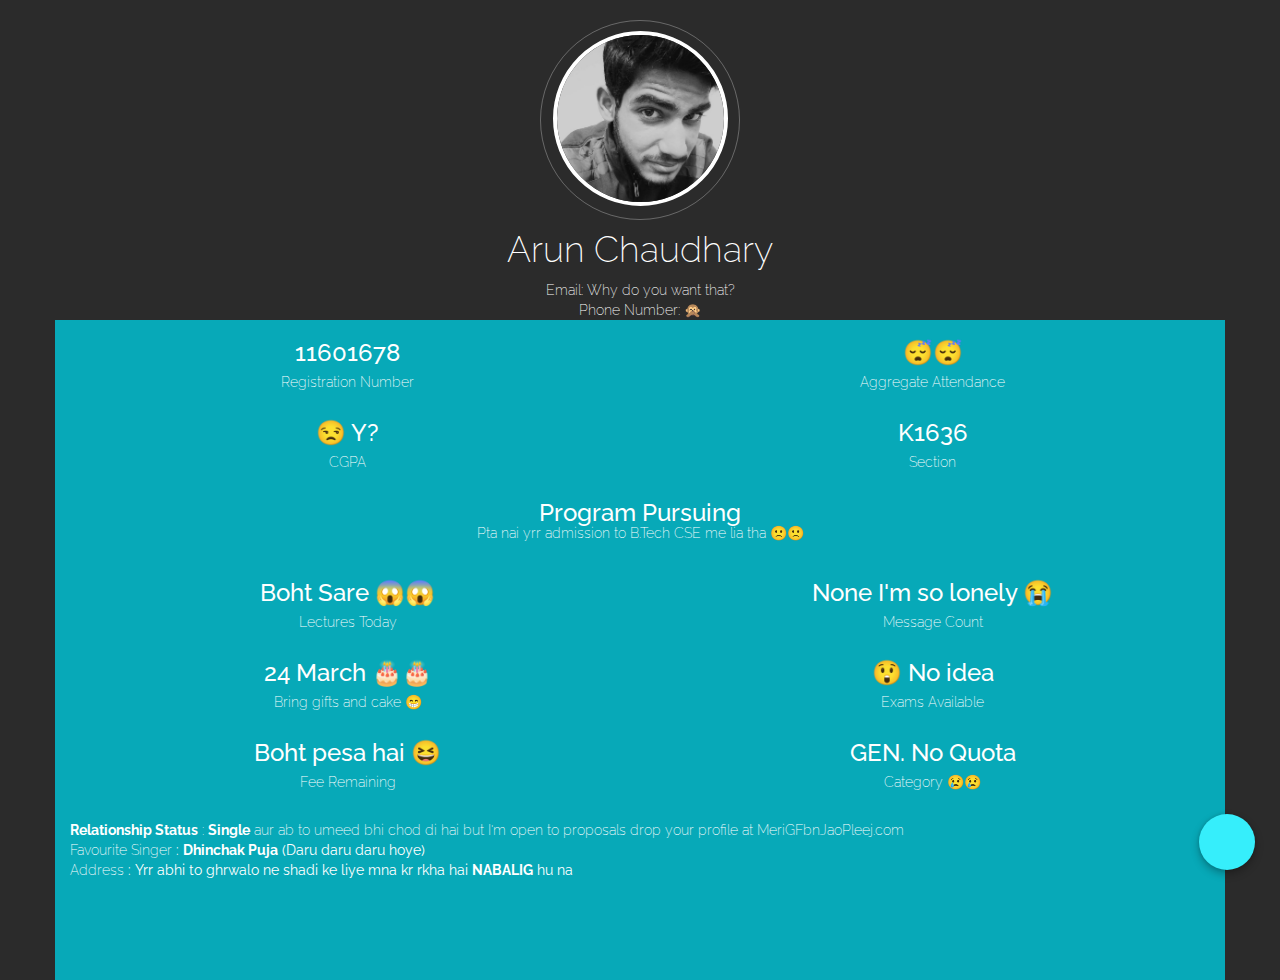
==== me.html @ 7e32dc87 "Privacy First" ====
<!DOCTYPE html>
<html lang="en">
<head>
    <meta charset="utf-8">
    <title>Mini UMS</title>
    <meta name="viewport" content="width=device-width, initial-scale=1">
	<link href="css/style.css" rel="stylesheet" media="screen">
	<link href="css/mfb.css" rel="stylesheet">
    <link href="css/bootstrap.min.css" rel="stylesheet" id="bootstrap-css">
    <link rel="stylesheet" href="https://code.ionicframework.com/ionicons/2.0.1/css/ionicons.min.css">
    <script src="js/bootstrap.min.js"></script>
	<link href='https://fonts.googleapis.com/css?family=Raleway:400,200' rel='stylesheet' type='text/css'>
	<link href="css/glitch.css" rel="stylesheet">
</head>
<body style="background-color: #2B2B2B;">
	<ul id="menu" class="mfb-component--br mfb-zoomin" data-mfb-toggle="hover">
      <li class="mfb-component__wrap">
        <a href="index.html"
               data-mfb-label="Home" class="mfb-component__button--child" >
              <i class="mfb-component__child-icon ion-home"></i>
        </a>
      </li>
    </ul>
<div class="container">
	<div class="row">
	    <div class="col-md-12 col-xs-12" align="center">
           <h3> </h3>
            <div class="outter"><img id="roundimg" class="image-circle" src="[data-uri]
"/></div>   
            <h5>Arun Chaudhary</h5>
            <span><div id="email">Email: Why do you want that?</div></span>
			<span><div id="phone">Phone Number: 🙊</div></span>
	    </div>
        <div class="col-md-6 col-xs-6 tile" align="center">
            <h3>
                 <div id="regno">11601678</div> <span>Registration Number</span>
            </h3>
        </div>
        <div class="col-md-6 col-xs-6 tile" align="center">
            <h3>
                 <div id="aggatt">😴😴</div> <span>Aggregate Attendance</span>
            </h3>
        </div>
         <div class="col-md-6 col-xs-6 tile" align="center">
            <h3>
                 <div id="cgpa">😒 Y?</div> <span>CGPA</span>
            </h3>
        </div>
        <div class="col-md-6 col-xs-6 tile" align="center">
            <h3>
                 <div id="section">K1636</div> <span>Section</span>
            </h3>
        </div>
		<div class="col-md-12 col-xs-12 tile" align="center">
            <h3>
                  Program Pursuing<span><div id="prog">Pta nai yrr admission to B.Tech CSE me lia tha 🙁🙁</div></span>
            </h3>
        </div>
		<div class="col-md-6 col-xs-6 tile" align="center">
            <h3>
                 <div id="lecture">Boht Sare 😱😱</div> <span>Lectures Today</span>
            </h3>
        </div>
		<div class="col-md-6 col-xs-6 tile" align="center">
            <h3>
                 <div id="msgc">None I'm so lonely 😭</div> <span>Message Count</span>
            </h3>
        </div>
		<div class="col-md-6 col-xs-6 tile" align="center">
            <h3>
                 <div id="dob">24 March 🎂🎂</div> <span>Bring gifts and cake 😁</span>
            </h3>
        </div>
		<div class="col-md-6 col-xs-6 tile" align="center">
            <h3>
                 <div id="examc">😲 No idea</div> <span>Exams Available</span>
            </h3>
        </div>
		<div class="col-md-6 col-xs-6 tile" align="center">
            <h3>
                 <div id="fee">Boht pesa hai 😆</div> <span>Fee Remaining</span>
            </h3>
        </div>
		<div class="col-md-6 col-xs-6 tile" align="center">
            <h3>
                 <div id="ccode">GEN. No Quota</div> <span>Category 😢😢</span>
            </h3>
        </div>
		<div class="col-md-12 col-xs-12 longtile" align="center">
			<span><br/>
			<b>Relationship Status</b> : <b>Single</b> aur ab to umeed bhi chod di hai but I'm open to proposals drop your profile at MeriGFbnJaoPleej.com</span><br/>
				<b><span>Favourite Singer</b> : <b>Dhinchak Puja</b> (Daru daru daru hoye)</span><br/>
				<b><span>Address</b> : Yrr abhi to ghrwalo ne shadi ke liye mna kr rkha hai <b>NABALIG</b> hu na</span>
        </div>
    </div>
</div>
</body>
</html>
---- css/style.css ----
*{
    font-family: 'Raleway', sans-serif;
    color : #FFF;
    
}


div h3 span{
     color : #FFF;
     font-size:14px;
}

div span {
     font-weight: 200;
}

h1{
     font-weight: 200;
}

.profile_box{
    background: #36EEFB; /* Old browsers */
    /* IE9 SVG, needs conditional override of 'filter' to 'none' */
    background: url([data-uri]);
    background: -moz-linear-gradient(45deg,  #36EEFB 5%, #07A9B8 99%); /* FF3.6+ */
    background: -webkit-gradient(linear, left bottom, right top, color-stop(5%,#36EEFB), color-stop(99%,#07A9B8)); /* Chrome,Safari4+ */
    background: -webkit-linear-gradient(45deg,  #36EEFB 5%,#07A9B8 99%); /* Chrome10+,Safari5.1+ */
    background: -o-linear-gradient(45deg,  #36EEFB 5%,#07A9B8 99%); /* Opera 11.10+ */
    background: -ms-linear-gradient(45deg,  #36EEFB 5%,#07A9B8 99%); /* IE10+ */
    background: linear-gradient(45deg,  #36EEFB 5%,#07A9B8 99%); /* W3C */
    filter: progid:DXImageTransform.Microsoft.gradient( startColorstr='#36EEFB', endColorstr='#07A9B8',GradientType=1 ); /* IE6-8 fallback on horizontal gradient */
    
    width:35%;
   /* height:70%; */
    position:absolute;
    top:5%;
    left:32.5%;
    
    -webkit-box-shadow: 0px 0px 8px 0px rgba(50, 50, 50, 0.54);
-moz-box-shadow:    0px 0px 8px 0px rgba(50, 50, 50, 0.54);
box-shadow:         0px 0px 8px 0px rgba(50, 50, 50, 0.54);
}

@media (max-width: 767px) {
    .profile_box{
        background: #36EEFB; /* Old browsers */
        /* IE9 SVG, needs conditional override of 'filter' to 'none' */
        background: url([data-uri]);
        background: -moz-linear-gradient(45deg,  #36EEFB 5%, #07A9B8 99%); /* FF3.6+ */
        background: -webkit-gradient(linear, left bottom, right top, color-stop(5%,#36EEFB), color-stop(99%,#07A9B8)); /* Chrome,Safari4+ */
        background: -webkit-linear-gradient(45deg,  #36EEFB 5%,#07A9B8 99%); /* Chrome10+,Safari5.1+ */
        background: -o-linear-gradient(45deg,  #36EEFB 5%,#07A9B8 99%); /* Opera 11.10+ */
        background: -ms-linear-gradient(45deg,  #36EEFB 5%,#07A9B8 99%); /* IE10+ */
        background: linear-gradient(45deg,  #36EEFB 5%,#07A9B8 99%); /* W3C */
        filter: progid:DXImageTransform.Microsoft.gradient( startColorstr='#36EEFB', endColorstr='#07A9B8',GradientType=1 ); /* IE6-8 fallback on horizontal gradient */
        width:90%;
        height:80%;
        position:absolute;
        top:0%;
        left:0%;
        
        -webkit-box-shadow: 0px 0px 8px 0px rgba(50, 50, 50, 0.54);
-moz-box-shadow:    0px 0px 8px 0px rgba(50, 50, 50, 0.54);
box-shadow:         0px 0px 8px 0px rgba(50, 50, 50, 0.54);
    }
}

.image-circle{
    border-radius: 50%;
    width: 175px;
    height: 175px;
    border: 4px solid #FFF;
    margin: 10px;
}

.tile{
    background-color:#07A9B8;
    height: 80px;
    cursor:pointer;
}

.tile:hover {
    background-color:#2CB2BF;
    height: 80px;
    cursor:pointer;
}

.longtile{
    background-color:#07A9B8;
    height: 180px;
    cursor:pointer;
	text-align: left;
}

.longtile:hover {
    background-color:#2CB2BF;
    height: 180px;
    cursor:pointer;
	text-align: left;
}

.profile_control{
    background-color:#FFF;
    padding:10px;
}

.control {
    color:#000;
    margin:10px;
}

.label {
    color: #EB4F26;
    font-size: 18px;
    font-weight: 500;
}

.outter{
    padding: 0px;
    border: 1px solid rgba(255, 255, 255, 0.29);
    border-radius: 50%;
    width: 200px;
    height: 200px;
}

#mydiv {
	position:absolute;
	top:0;
	left:0;
	width:100%;
	min-height: 500px;
	height:200%;
	z-index:1000;
	background-color: #191F26;
	opacity: .8;
}

.ajax-loader {
	width: 400px;
	position: fixed;
	left: 22%;
	top: 30%;
	margin-left: -50px;
	margin-top: -50px; 
	display: block;
}

div h4 span{
     color : #FFF;
     font-size:14px;
}
/* Floating button */
.mfb-component--br {
  box-sizing: border-box;
  margin: 25px;
  position: fixed;
  white-space: nowrap;
  z-index: 30;
  padding-left: 0;
  list-style: none; 
 }
.mfb-component--br *,.mfb-component--br *:after {
    box-sizing: inherit;
}
.mfb-component--br {
  right: 0;
  bottom: 0; }
.mfb-component__button--main, .mfb-component__button--child {
  background-color: #36EEFB;
  display: inline-block;
  position: relative;
  border: none;
  border-radius: 50%;
  box-shadow: 0 0 4px rgba(0, 0, 0, 0.14), 0 4px 8px rgba(0, 0, 0, 0.28);
  cursor: pointer;
  outline: none;
  padding: 0;
  position: relative;
  -webkit-user-drag: none;
  font-weight: bold;
  color: #f1f1f1; }
.mfb-component__button--main {
  height: 56px;
  width: 56px;
  z-index: 20; }
.mfb-component__icon, .mfb-component__main-icon--active,
.mfb-component__main-icon--resting, .mfb-component__child-icon {
  position: absolute;
  font-size: 18px;
  text-align: center;
  line-height: 56px;
  width: 100%; }
/* Form Module */
.form-module {
  position: relative;
  max-width: 320px;
  width: 100%;
  padding: 50px 15px;
  box-shadow: 0 0 3px rgba(0, 0, 0, 0.1);
  margin: 0 auto;
}
.form-module .form {
  display: none;
  padding: 40px;
}
.form-module input {
  outline: none;
  display: block;
  width: 100%;
  border: 1px solid #d9d9d9;
  margin: 0 0 20px;
  padding: 10px 15px;
  box-sizing: border-box;
  font-wieght: 400;
  border-radius: 8px;
  text-align: center;
  color: grey;
  font-size: 18px;
}
.form-module img {
  display: block;
  width: 100%;
  margin: 0 0 20px;
}
.form-module input:focus {
  border: 1px solid #33b5e5;
  color: #333333;
}
.form-module button {
  cursor: pointer;
  background: #33b5e5;
  width: 100%;
  border: 0;
  padding: 10px 15px;
  color: #ffffff;
}
.form-module button:hover {
  background: #178ab4;
}
---- css/mfb.css ----
/**
 * Thanks to Aurelio for this amazing Floating button
 * Follow him https://github.com/nobitagit
**/
.mfb-component--tl, .mfb-component--tr, .mfb-component--bl, .mfb-component--br {
  box-sizing: border-box;
  margin: 25px;
  position: fixed;
  white-space: nowrap;
  z-index: 30;
  padding-left: 0;
  list-style: none; }
  .mfb-component--tl *, .mfb-component--tr *, .mfb-component--bl *, .mfb-component--br *, .mfb-component--tl *:before, .mfb-component--tr *:before, .mfb-component--bl *:before, .mfb-component--br *:before, .mfb-component--tl *:after, .mfb-component--tr *:after, .mfb-component--bl *:after, .mfb-component--br *:after {
    box-sizing: inherit; }

.mfb-component--tl {
  left: 0;
  top: 0; }

.mfb-component--tr {
  right: 0;
  top: 0; }

.mfb-component--bl {
  left: 0;
  bottom: 0; }

.mfb-component--br {
  right: 0;
  bottom: 0; }

.mfb-component__list {
  list-style: none;
  margin: 0;
  padding: 0; }
  .mfb-component__list > li {
    display: block;
    position: absolute;
    top: 0;
    right: 1px;
    padding: 10px 0;
    margin: -10px 0; }

.mfb-component__icon, .mfb-component__main-icon--active,
.mfb-component__main-icon--resting, .mfb-component__child-icon {
  position: absolute;
  font-size: 18px;
  text-align: center;
  line-height: 56px;
  width: 100%; }

.mfb-component__wrap {
  padding: 25px;
  margin: -25px; }

[data-mfb-toggle="hover"]:hover .mfb-component__icon, [data-mfb-toggle="hover"]:hover .mfb-component__main-icon--active,
[data-mfb-toggle="hover"]:hover .mfb-component__main-icon--resting, [data-mfb-toggle="hover"]:hover .mfb-component__child-icon,
[data-mfb-state="open"] .mfb-component__icon,
[data-mfb-state="open"] .mfb-component__main-icon--active,
[data-mfb-state="open"] .mfb-component__main-icon--resting,
[data-mfb-state="open"] .mfb-component__child-icon {
  -webkit-transform: scale(1) rotate(0deg);
  transform: scale(1) rotate(0deg); }

.mfb-component__button--main {
  height: 56px;
  width: 56px;
  z-index: 20; }

.mfb-component__button--child {
  height: 56px;
  width: 56px; }

.mfb-component__main-icon--active,
.mfb-component__main-icon--resting {
  -webkit-transform: scale(1) rotate(360deg);
  transform: scale(1) rotate(360deg);
  -webkit-transition: -webkit-transform 150ms cubic-bezier(0.4, 0, 1, 1);
  transition: transform 150ms cubic-bezier(0.4, 0, 1, 1); }

.mfb-component__child-icon,
.mfb-component__child-icon {
  line-height: 56px;
  font-size: 18px; }

.mfb-component__main-icon--active {
  opacity: 0; }

[data-mfb-toggle="hover"]:hover .mfb-component__main-icon,
[data-mfb-state="open"] .mfb-component__main-icon {
  -webkit-transform: scale(1) rotate(0deg);
  transform: scale(1) rotate(0deg); }
[data-mfb-toggle="hover"]:hover .mfb-component__main-icon--resting,
[data-mfb-state="open"] .mfb-component__main-icon--resting {
  opacity: 0; }
[data-mfb-toggle="hover"]:hover .mfb-component__main-icon--active,
[data-mfb-state="open"] .mfb-component__main-icon--active {
  opacity: 1; }

.mfb-component--tl.mfb-slidein .mfb-component__list li,
.mfb-component--tr.mfb-slidein .mfb-component__list li {
  opacity: 0;
  transition: all 0.5s; }
.mfb-component--tl.mfb-slidein[data-mfb-toggle="hover"]:hover .mfb-component__list li, .mfb-component--tl.mfb-slidein[data-mfb-state="open"] .mfb-component__list li,
.mfb-component--tr.mfb-slidein[data-mfb-toggle="hover"]:hover .mfb-component__list li,
.mfb-component--tr.mfb-slidein[data-mfb-state="open"] .mfb-component__list li {
  opacity: 1; }
.mfb-component--tl.mfb-slidein[data-mfb-toggle="hover"]:hover .mfb-component__list li:nth-child(1), .mfb-component--tl.mfb-slidein[data-mfb-state="open"] .mfb-component__list li:nth-child(1),
.mfb-component--tr.mfb-slidein[data-mfb-toggle="hover"]:hover .mfb-component__list li:nth-child(1),
.mfb-component--tr.mfb-slidein[data-mfb-state="open"] .mfb-component__list li:nth-child(1) {
  -webkit-transform: translateY(70px);
  transform: translateY(70px); }
.mfb-component--tl.mfb-slidein[data-mfb-toggle="hover"]:hover .mfb-component__list li:nth-child(2), .mfb-component--tl.mfb-slidein[data-mfb-state="open"] .mfb-component__list li:nth-child(2),
.mfb-component--tr.mfb-slidein[data-mfb-toggle="hover"]:hover .mfb-component__list li:nth-child(2),
.mfb-component--tr.mfb-slidein[data-mfb-state="open"] .mfb-component__list li:nth-child(2) {
  -webkit-transform: translateY(140px);
  transform: translateY(140px); }
.mfb-component--tl.mfb-slidein[data-mfb-toggle="hover"]:hover .mfb-component__list li:nth-child(3), .mfb-component--tl.mfb-slidein[data-mfb-state="open"] .mfb-component__list li:nth-child(3),
.mfb-component--tr.mfb-slidein[data-mfb-toggle="hover"]:hover .mfb-component__list li:nth-child(3),
.mfb-component--tr.mfb-slidein[data-mfb-state="open"] .mfb-component__list li:nth-child(3) {
  -webkit-transform: translateY(210px);
  transform: translateY(210px); }
.mfb-component--tl.mfb-slidein[data-mfb-toggle="hover"]:hover .mfb-component__list li:nth-child(4), .mfb-component--tl.mfb-slidein[data-mfb-state="open"] .mfb-component__list li:nth-child(4),
.mfb-component--tr.mfb-slidein[data-mfb-toggle="hover"]:hover .mfb-component__list li:nth-child(4),
.mfb-component--tr.mfb-slidein[data-mfb-state="open"] .mfb-component__list li:nth-child(4) {
  -webkit-transform: translateY(280px);
  transform: translateY(280px); }

.mfb-component--bl.mfb-slidein .mfb-component__list li,
.mfb-component--br.mfb-slidein .mfb-component__list li {
  opacity: 0;
  transition: all 0.5s; }
.mfb-component--bl.mfb-slidein[data-mfb-toggle="hover"]:hover .mfb-component__list li, .mfb-component--bl.mfb-slidein[data-mfb-state="open"] .mfb-component__list li,
.mfb-component--br.mfb-slidein[data-mfb-toggle="hover"]:hover .mfb-component__list li,
.mfb-component--br.mfb-slidein[data-mfb-state="open"] .mfb-component__list li {
  opacity: 1; }
.mfb-component--bl.mfb-slidein[data-mfb-toggle="hover"]:hover .mfb-component__list li:nth-child(1), .mfb-component--bl.mfb-slidein[data-mfb-state="open"] .mfb-component__list li:nth-child(1),
.mfb-component--br.mfb-slidein[data-mfb-toggle="hover"]:hover .mfb-component__list li:nth-child(1),
.mfb-component--br.mfb-slidein[data-mfb-state="open"] .mfb-component__list li:nth-child(1) {
  -webkit-transform: translateY(-70px);
  transform: translateY(-70px); }
.mfb-component--bl.mfb-slidein[data-mfb-toggle="hover"]:hover .mfb-component__list li:nth-child(2), .mfb-component--bl.mfb-slidein[data-mfb-state="open"] .mfb-component__list li:nth-child(2),
.mfb-component--br.mfb-slidein[data-mfb-toggle="hover"]:hover .mfb-component__list li:nth-child(2),
.mfb-component--br.mfb-slidein[data-mfb-state="open"] .mfb-component__list li:nth-child(2) {
  -webkit-transform: translateY(-140px);
  transform: translateY(-140px); }
.mfb-component--bl.mfb-slidein[data-mfb-toggle="hover"]:hover .mfb-component__list li:nth-child(3), .mfb-component--bl.mfb-slidein[data-mfb-state="open"] .mfb-component__list li:nth-child(3),
.mfb-component--br.mfb-slidein[data-mfb-toggle="hover"]:hover .mfb-component__list li:nth-child(3),
.mfb-component--br.mfb-slidein[data-mfb-state="open"] .mfb-component__list li:nth-child(3) {
  -webkit-transform: translateY(-210px);
  transform: translateY(-210px); }
.mfb-component--bl.mfb-slidein[data-mfb-toggle="hover"]:hover .mfb-component__list li:nth-child(4), .mfb-component--bl.mfb-slidein[data-mfb-state="open"] .mfb-component__list li:nth-child(4),
.mfb-component--br.mfb-slidein[data-mfb-toggle="hover"]:hover .mfb-component__list li:nth-child(4),
.mfb-component--br.mfb-slidein[data-mfb-state="open"] .mfb-component__list li:nth-child(4) {
  -webkit-transform: translateY(-280px);
  transform: translateY(-280px); }

.mfb-component--tl.mfb-slidein-spring .mfb-component__list li,
.mfb-component--tr.mfb-slidein-spring .mfb-component__list li {
  opacity: 0;
  transition: all 0.5s;
  transition-timing-function: cubic-bezier(0.68, -0.55, 0.265, 1.55); }
.mfb-component--tl.mfb-slidein-spring .mfb-component__list li:nth-child(1),
.mfb-component--tr.mfb-slidein-spring .mfb-component__list li:nth-child(1) {
  transition-delay: 0.05s; }
.mfb-component--tl.mfb-slidein-spring .mfb-component__list li:nth-child(2),
.mfb-component--tr.mfb-slidein-spring .mfb-component__list li:nth-child(2) {
  transition-delay: 0.1s; }
.mfb-component--tl.mfb-slidein-spring .mfb-component__list li:nth-child(3),
.mfb-component--tr.mfb-slidein-spring .mfb-component__list li:nth-child(3) {
  transition-delay: 0.15s; }
.mfb-component--tl.mfb-slidein-spring .mfb-component__list li:nth-child(4),
.mfb-component--tr.mfb-slidein-spring .mfb-component__list li:nth-child(4) {
  transition-delay: 0.2s; }
.mfb-component--tl.mfb-slidein-spring[data-mfb-toggle="hover"]:hover .mfb-component__list li, .mfb-component--tl.mfb-slidein-spring[data-mfb-state="open"] .mfb-component__list li,
.mfb-component--tr.mfb-slidein-spring[data-mfb-toggle="hover"]:hover .mfb-component__list li,
.mfb-component--tr.mfb-slidein-spring[data-mfb-state="open"] .mfb-component__list li {
  opacity: 1; }
.mfb-component--tl.mfb-slidein-spring[data-mfb-toggle="hover"]:hover .mfb-component__list li:nth-child(1), .mfb-component--tl.mfb-slidein-spring[data-mfb-state="open"] .mfb-component__list li:nth-child(1),
.mfb-component--tr.mfb-slidein-spring[data-mfb-toggle="hover"]:hover .mfb-component__list li:nth-child(1),
.mfb-component--tr.mfb-slidein-spring[data-mfb-state="open"] .mfb-component__list li:nth-child(1) {
  transition-delay: 0.05s;
  -webkit-transform: translateY(70px);
  transform: translateY(70px); }
.mfb-component--tl.mfb-slidein-spring[data-mfb-toggle="hover"]:hover .mfb-component__list li:nth-child(2), .mfb-component--tl.mfb-slidein-spring[data-mfb-state="open"] .mfb-component__list li:nth-child(2),
.mfb-component--tr.mfb-slidein-spring[data-mfb-toggle="hover"]:hover .mfb-component__list li:nth-child(2),
.mfb-component--tr.mfb-slidein-spring[data-mfb-state="open"] .mfb-component__list li:nth-child(2) {
  transition-delay: 0.1s;
  -webkit-transform: translateY(140px);
  transform: translateY(140px); }
.mfb-component--tl.mfb-slidein-spring[data-mfb-toggle="hover"]:hover .mfb-component__list li:nth-child(3), .mfb-component--tl.mfb-slidein-spring[data-mfb-state="open"] .mfb-component__list li:nth-child(3),
.mfb-component--tr.mfb-slidein-spring[data-mfb-toggle="hover"]:hover .mfb-component__list li:nth-child(3),
.mfb-component--tr.mfb-slidein-spring[data-mfb-state="open"] .mfb-component__list li:nth-child(3) {
  transition-delay: 0.15s;
  -webkit-transform: translateY(210px);
  transform: translateY(210px); }
.mfb-component--tl.mfb-slidein-spring[data-mfb-toggle="hover"]:hover .mfb-component__list li:nth-child(4), .mfb-component--tl.mfb-slidein-spring[data-mfb-state="open"] .mfb-component__list li:nth-child(4),
.mfb-component--tr.mfb-slidein-spring[data-mfb-toggle="hover"]:hover .mfb-component__list li:nth-child(4),
.mfb-component--tr.mfb-slidein-spring[data-mfb-state="open"] .mfb-component__list li:nth-child(4) {
  transition-delay: 0.2s;
  -webkit-transform: translateY(280px);
  transform: translateY(280px); }

.mfb-component--bl.mfb-slidein-spring .mfb-component__list li,
.mfb-component--br.mfb-slidein-spring .mfb-component__list li {
  opacity: 0;
  transition: all 0.5s;
  transition-timing-function: cubic-bezier(0.68, -0.55, 0.265, 1.55); }
.mfb-component--bl.mfb-slidein-spring .mfb-component__list li:nth-child(1),
.mfb-component--br.mfb-slidein-spring .mfb-component__list li:nth-child(1) {
  transition-delay: 0.05s; }
.mfb-component--bl.mfb-slidein-spring .mfb-component__list li:nth-child(2),
.mfb-component--br.mfb-slidein-spring .mfb-component__list li:nth-child(2) {
  transition-delay: 0.1s; }
.mfb-component--bl.mfb-slidein-spring .mfb-component__list li:nth-child(3),
.mfb-component--br.mfb-slidein-spring .mfb-component__list li:nth-child(3) {
  transition-delay: 0.15s; }
.mfb-component--bl.mfb-slidein-spring .mfb-component__list li:nth-child(4),
.mfb-component--br.mfb-slidein-spring .mfb-component__list li:nth-child(4) {
  transition-delay: 0.2s; }
.mfb-component--bl.mfb-slidein-spring[data-mfb-toggle="hover"]:hover .mfb-component__list li, .mfb-component--bl.mfb-slidein-spring[data-mfb-state="open"] .mfb-component__list li,
.mfb-component--br.mfb-slidein-spring[data-mfb-toggle="hover"]:hover .mfb-component__list li,
.mfb-component--br.mfb-slidein-spring[data-mfb-state="open"] .mfb-component__list li {
  opacity: 1; }
.mfb-component--bl.mfb-slidein-spring[data-mfb-toggle="hover"]:hover .mfb-component__list li:nth-child(1), .mfb-component--bl.mfb-slidein-spring[data-mfb-state="open"] .mfb-component__list li:nth-child(1),
.mfb-component--br.mfb-slidein-spring[data-mfb-toggle="hover"]:hover .mfb-component__list li:nth-child(1),
.mfb-component--br.mfb-slidein-spring[data-mfb-state="open"] .mfb-component__list li:nth-child(1) {
  transition-delay: 0.05s;
  -webkit-transform: translateY(-70px);
  transform: translateY(-70px); }
.mfb-component--bl.mfb-slidein-spring[data-mfb-toggle="hover"]:hover .mfb-component__list li:nth-child(2), .mfb-component--bl.mfb-slidein-spring[data-mfb-state="open"] .mfb-component__list li:nth-child(2),
.mfb-component--br.mfb-slidein-spring[data-mfb-toggle="hover"]:hover .mfb-component__list li:nth-child(2),
.mfb-component--br.mfb-slidein-spring[data-mfb-state="open"] .mfb-component__list li:nth-child(2) {
  transition-delay: 0.1s;
  -webkit-transform: translateY(-140px);
  transform: translateY(-140px); }
.mfb-component--bl.mfb-slidein-spring[data-mfb-toggle="hover"]:hover .mfb-component__list li:nth-child(3), .mfb-component--bl.mfb-slidein-spring[data-mfb-state="open"] .mfb-component__list li:nth-child(3),
.mfb-component--br.mfb-slidein-spring[data-mfb-toggle="hover"]:hover .mfb-component__list li:nth-child(3),
.mfb-component--br.mfb-slidein-spring[data-mfb-state="open"] .mfb-component__list li:nth-child(3) {
  transition-delay: 0.15s;
  -webkit-transform: translateY(-210px);
  transform: translateY(-210px); }
.mfb-component--bl.mfb-slidein-spring[data-mfb-toggle="hover"]:hover .mfb-component__list li:nth-child(4), .mfb-component--bl.mfb-slidein-spring[data-mfb-state="open"] .mfb-component__list li:nth-child(4),
.mfb-component--br.mfb-slidein-spring[data-mfb-toggle="hover"]:hover .mfb-component__list li:nth-child(4),
.mfb-component--br.mfb-slidein-spring[data-mfb-state="open"] .mfb-component__list li:nth-child(4) {
  transition-delay: 0.2s;
  -webkit-transform: translateY(-280px);
  transform: translateY(-280px); }

.mfb-component--tl.mfb-zoomin .mfb-component__list li,
.mfb-component--tr.mfb-zoomin .mfb-component__list li {
  -webkit-transform: scale(0);
  transform: scale(0); }
.mfb-component--tl.mfb-zoomin .mfb-component__list li:nth-child(1),
.mfb-component--tr.mfb-zoomin .mfb-component__list li:nth-child(1) {
  -webkit-transform: translateY(70px) scale(0);
  transform: translateY(70px) scale(0);
  transition: all 0.5s;
  transition-delay: 0.15s; }
.mfb-component--tl.mfb-zoomin .mfb-component__list li:nth-child(2),
.mfb-component--tr.mfb-zoomin .mfb-component__list li:nth-child(2) {
  -webkit-transform: translateY(140px) scale(0);
  transform: translateY(140px) scale(0);
  transition: all 0.5s;
  transition-delay: 0.1s; }
.mfb-component--tl.mfb-zoomin .mfb-component__list li:nth-child(3),
.mfb-component--tr.mfb-zoomin .mfb-component__list li:nth-child(3) {
  -webkit-transform: translateY(210px) scale(0);
  transform: translateY(210px) scale(0);
  transition: all 0.5s;
  transition-delay: 0.05s; }
.mfb-component--tl.mfb-zoomin .mfb-component__list li:nth-child(4),
.mfb-component--tr.mfb-zoomin .mfb-component__list li:nth-child(4) {
  -webkit-transform: translateY(280px) scale(0);
  transform: translateY(280px) scale(0);
  transition: all 0.5s;
  transition-delay: 0s; }
.mfb-component--tl.mfb-zoomin[data-mfb-toggle="hover"]:hover .mfb-component__list li:nth-child(1), .mfb-component--tl.mfb-zoomin[data-mfb-state="open"] .mfb-component__list li:nth-child(1),
.mfb-component--tr.mfb-zoomin[data-mfb-toggle="hover"]:hover .mfb-component__list li:nth-child(1),
.mfb-component--tr.mfb-zoomin[data-mfb-state="open"] .mfb-component__list li:nth-child(1) {
  -webkit-transform: translateY(70px) scale(1);
  transform: translateY(70px) scale(1);
  transition-delay: 0.05s; }
.mfb-component--tl.mfb-zoomin[data-mfb-toggle="hover"]:hover .mfb-component__list li:nth-child(2), .mfb-component--tl.mfb-zoomin[data-mfb-state="open"] .mfb-component__list li:nth-child(2),
.mfb-component--tr.mfb-zoomin[data-mfb-toggle="hover"]:hover .mfb-component__list li:nth-child(2),
.mfb-component--tr.mfb-zoomin[data-mfb-state="open"] .mfb-component__list li:nth-child(2) {
  -webkit-transform: translateY(140px) scale(1);
  transform: translateY(140px) scale(1);
  transition-delay: 0.1s; }
.mfb-component--tl.mfb-zoomin[data-mfb-toggle="hover"]:hover .mfb-component__list li:nth-child(3), .mfb-component--tl.mfb-zoomin[data-mfb-state="open"] .mfb-component__list li:nth-child(3),
.mfb-component--tr.mfb-zoomin[data-mfb-toggle="hover"]:hover .mfb-component__list li:nth-child(3),
.mfb-component--tr.mfb-zoomin[data-mfb-state="open"] .mfb-component__list li:nth-child(3) {
  -webkit-transform: translateY(210px) scale(1);
  transform: translateY(210px) scale(1);
  transition-delay: 0.15s; }
.mfb-component--tl.mfb-zoomin[data-mfb-toggle="hover"]:hover .mfb-component__list li:nth-child(4), .mfb-component--tl.mfb-zoomin[data-mfb-state="open"] .mfb-component__list li:nth-child(4),
.mfb-component--tr.mfb-zoomin[data-mfb-toggle="hover"]:hover .mfb-component__list li:nth-child(4),
.mfb-component--tr.mfb-zoomin[data-mfb-state="open"] .mfb-component__list li:nth-child(4) {
  -webkit-transform: translateY(280px) scale(1);
  transform: translateY(280px) scale(1);
  transition-delay: 0.2s; }

.mfb-component--bl.mfb-zoomin .mfb-component__list li,
.mfb-component--br.mfb-zoomin .mfb-component__list li {
  -webkit-transform: scale(0);
  transform: scale(0); }
.mfb-component--bl.mfb-zoomin .mfb-component__list li:nth-child(1),
.mfb-component--br.mfb-zoomin .mfb-component__list li:nth-child(1) {
  -webkit-transform: translateY(-70px) scale(0);
  transform: translateY(-70px) scale(0);
  transition: all 0.5s;
  transition-delay: 0.15s; }
.mfb-component--bl.mfb-zoomin .mfb-component__list li:nth-child(2),
.mfb-component--br.mfb-zoomin .mfb-component__list li:nth-child(2) {
  -webkit-transform: translateY(-140px) scale(0);
  transform: translateY(-140px) scale(0);
  transition: all 0.5s;
  transition-delay: 0.1s; }
.mfb-component--bl.mfb-zoomin .mfb-component__list li:nth-child(3),
.mfb-component--br.mfb-zoomin .mfb-component__list li:nth-child(3) {
  -webkit-transform: translateY(-210px) scale(0);
  transform: translateY(-210px) scale(0);
  transition: all 0.5s;
  transition-delay: 0.05s; }
.mfb-component--bl.mfb-zoomin .mfb-component__list li:nth-child(4),
.mfb-component--br.mfb-zoomin .mfb-component__list li:nth-child(4) {
  -webkit-transform: translateY(-280px) scale(0);
  transform: translateY(-280px) scale(0);
  transition: all 0.5s;
  transition-delay: 0s; }
.mfb-component--bl.mfb-zoomin[data-mfb-toggle="hover"]:hover .mfb-component__list li:nth-child(1), .mfb-component--bl.mfb-zoomin[data-mfb-state="open"] .mfb-component__list li:nth-child(1),
.mfb-component--br.mfb-zoomin[data-mfb-toggle="hover"]:hover .mfb-component__list li:nth-child(1),
.mfb-component--br.mfb-zoomin[data-mfb-state="open"] .mfb-component__list li:nth-child(1) {
  -webkit-transform: translateY(-70px) scale(1);
  transform: translateY(-70px) scale(1);
  transition-delay: 0.05s; }
.mfb-component--bl.mfb-zoomin[data-mfb-toggle="hover"]:hover .mfb-component__list li:nth-child(2), .mfb-component--bl.mfb-zoomin[data-mfb-state="open"] .mfb-component__list li:nth-child(2),
.mfb-component--br.mfb-zoomin[data-mfb-toggle="hover"]:hover .mfb-component__list li:nth-child(2),
.mfb-component--br.mfb-zoomin[data-mfb-state="open"] .mfb-component__list li:nth-child(2) {
  -webkit-transform: translateY(-140px) scale(1);
  transform: translateY(-140px) scale(1);
  transition-delay: 0.1s; }
.mfb-component--bl.mfb-zoomin[data-mfb-toggle="hover"]:hover .mfb-component__list li:nth-child(3), .mfb-component--bl.mfb-zoomin[data-mfb-state="open"] .mfb-component__list li:nth-child(3),
.mfb-component--br.mfb-zoomin[data-mfb-toggle="hover"]:hover .mfb-component__list li:nth-child(3),
.mfb-component--br.mfb-zoomin[data-mfb-state="open"] .mfb-component__list li:nth-child(3) {
  -webkit-transform: translateY(-210px) scale(1);
  transform: translateY(-210px) scale(1);
  transition-delay: 0.15s; }
.mfb-component--bl.mfb-zoomin[data-mfb-toggle="hover"]:hover .mfb-component__list li:nth-child(4), .mfb-component--bl.mfb-zoomin[data-mfb-state="open"] .mfb-component__list li:nth-child(4),
.mfb-component--br.mfb-zoomin[data-mfb-toggle="hover"]:hover .mfb-component__list li:nth-child(4),
.mfb-component--br.mfb-zoomin[data-mfb-state="open"] .mfb-component__list li:nth-child(4) {
  -webkit-transform: translateY(-280px) scale(1);
  transform: translateY(-280px) scale(1);
  transition-delay: 0.2s; }

.mfb-component--tl.mfb-fountain .mfb-component__list li,
.mfb-component--tr.mfb-fountain .mfb-component__list li {
  -webkit-transform: scale(0);
  transform: scale(0); }
.mfb-component--tl.mfb-fountain .mfb-component__list li:nth-child(1),
.mfb-component--tr.mfb-fountain .mfb-component__list li:nth-child(1) {
  -webkit-transform: translateY(-70px) scale(0);
  transform: translateY(-70px) scale(0);
  transition: all 0.5s;
  transition-delay: 0.15s; }
.mfb-component--tl.mfb-fountain .mfb-component__list li:nth-child(2),
.mfb-component--tr.mfb-fountain .mfb-component__list li:nth-child(2) {
  -webkit-transform: translateY(-140px) scale(0);
  transform: translateY(-140px) scale(0);
  transition: all 0.5s;
  transition-delay: 0.1s; }
.mfb-component--tl.mfb-fountain .mfb-component__list li:nth-child(3),
.mfb-component--tr.mfb-fountain .mfb-component__list li:nth-child(3) {
  -webkit-transform: translateY(-210px) scale(0);
  transform: translateY(-210px) scale(0);
  transition: all 0.5s;
  transition-delay: 0.05s; }
.mfb-component--tl.mfb-fountain .mfb-component__list li:nth-child(4),
.mfb-component--tr.mfb-fountain .mfb-component__list li:nth-child(4) {
  -webkit-transform: translateY(-280px) scale(0);
  transform: translateY(-280px) scale(0);
  transition: all 0.5s;
  transition-delay: 0s; }
.mfb-component--tl.mfb-fountain[data-mfb-toggle="hover"]:hover .mfb-component__list li:nth-child(1), .mfb-component--tl.mfb-fountain[data-mfb-state="open"] .mfb-component__list li:nth-child(1),
.mfb-component--tr.mfb-fountain[data-mfb-toggle="hover"]:hover .mfb-component__list li:nth-child(1),
.mfb-component--tr.mfb-fountain[data-mfb-state="open"] .mfb-component__list li:nth-child(1) {
  -webkit-transform: translateY(70px) scale(1);
  transform: translateY(70px) scale(1);
  transition-delay: 0.05s; }
.mfb-component--tl.mfb-fountain[data-mfb-toggle="hover"]:hover .mfb-component__list li:nth-child(2), .mfb-component--tl.mfb-fountain[data-mfb-state="open"] .mfb-component__list li:nth-child(2),
.mfb-component--tr.mfb-fountain[data-mfb-toggle="hover"]:hover .mfb-component__list li:nth-child(2),
.mfb-component--tr.mfb-fountain[data-mfb-state="open"] .mfb-component__list li:nth-child(2) {
  -webkit-transform: translateY(140px) scale(1);
  transform: translateY(140px) scale(1);
  transition-delay: 0.1s; }
.mfb-component--tl.mfb-fountain[data-mfb-toggle="hover"]:hover .mfb-component__list li:nth-child(3), .mfb-component--tl.mfb-fountain[data-mfb-state="open"] .mfb-component__list li:nth-child(3),
.mfb-component--tr.mfb-fountain[data-mfb-toggle="hover"]:hover .mfb-component__list li:nth-child(3),
.mfb-component--tr.mfb-fountain[data-mfb-state="open"] .mfb-component__list li:nth-child(3) {
  -webkit-transform: translateY(210px) scale(1);
  transform: translateY(210px) scale(1);
  transition-delay: 0.15s; }
.mfb-component--tl.mfb-fountain[data-mfb-toggle="hover"]:hover .mfb-component__list li:nth-child(4), .mfb-component--tl.mfb-fountain[data-mfb-state="open"] .mfb-component__list li:nth-child(4),
.mfb-component--tr.mfb-fountain[data-mfb-toggle="hover"]:hover .mfb-component__list li:nth-child(4),
.mfb-component--tr.mfb-fountain[data-mfb-state="open"] .mfb-component__list li:nth-child(4) {
  -webkit-transform: translateY(280px) scale(1);
  transform: translateY(280px) scale(1);
  transition-delay: 0.2s; }

.mfb-component--bl.mfb-fountain .mfb-component__list li,
.mfb-component--br.mfb-fountain .mfb-component__list li {
  -webkit-transform: scale(0);
  transform: scale(0); }
.mfb-component--bl.mfb-fountain .mfb-component__list li:nth-child(1),
.mfb-component--br.mfb-fountain .mfb-component__list li:nth-child(1) {
  -webkit-transform: translateY(70px) scale(0);
  transform: translateY(70px) scale(0);
  transition: all 0.5s;
  transition-delay: 0.15s; }
.mfb-component--bl.mfb-fountain .mfb-component__list li:nth-child(2),
.mfb-component--br.mfb-fountain .mfb-component__list li:nth-child(2) {
  -webkit-transform: translateY(140px) scale(0);
  transform: translateY(140px) scale(0);
  transition: all 0.5s;
  transition-delay: 0.1s; }
.mfb-component--bl.mfb-fountain .mfb-component__list li:nth-child(3),
.mfb-component--br.mfb-fountain .mfb-component__list li:nth-child(3) {
  -webkit-transform: translateY(210px) scale(0);
  transform: translateY(210px) scale(0);
  transition: all 0.5s;
  transition-delay: 0.05s; }
.mfb-component--bl.mfb-fountain .mfb-component__list li:nth-child(4),
.mfb-component--br.mfb-fountain .mfb-component__list li:nth-child(4) {
  -webkit-transform: translateY(280px) scale(0);
  transform: translateY(280px) scale(0);
  transition: all 0.5s;
  transition-delay: 0s; }
.mfb-component--bl.mfb-fountain[data-mfb-toggle="hover"]:hover .mfb-component__list li:nth-child(1), .mfb-component--bl.mfb-fountain[data-mfb-state="open"] .mfb-component__list li:nth-child(1),
.mfb-component--br.mfb-fountain[data-mfb-toggle="hover"]:hover .mfb-component__list li:nth-child(1),
.mfb-component--br.mfb-fountain[data-mfb-state="open"] .mfb-component__list li:nth-child(1) {
  -webkit-transform: translateY(-70px) scale(1);
  transform: translateY(-70px) scale(1);
  transition-delay: 0.05s; }
.mfb-component--bl.mfb-fountain[data-mfb-toggle="hover"]:hover .mfb-component__list li:nth-child(2), .mfb-component--bl.mfb-fountain[data-mfb-state="open"] .mfb-component__list li:nth-child(2),
.mfb-component--br.mfb-fountain[data-mfb-toggle="hover"]:hover .mfb-component__list li:nth-child(2),
.mfb-component--br.mfb-fountain[data-mfb-state="open"] .mfb-component__list li:nth-child(2) {
  -webkit-transform: translateY(-140px) scale(1);
  transform: translateY(-140px) scale(1);
  transition-delay: 0.1s; }
.mfb-component--bl.mfb-fountain[data-mfb-toggle="hover"]:hover .mfb-component__list li:nth-child(3), .mfb-component--bl.mfb-fountain[data-mfb-state="open"] .mfb-component__list li:nth-child(3),
.mfb-component--br.mfb-fountain[data-mfb-toggle="hover"]:hover .mfb-component__list li:nth-child(3),
.mfb-component--br.mfb-fountain[data-mfb-state="open"] .mfb-component__list li:nth-child(3) {
  -webkit-transform: translateY(-210px) scale(1);
  transform: translateY(-210px) scale(1);
  transition-delay: 0.15s; }
.mfb-component--bl.mfb-fountain[data-mfb-toggle="hover"]:hover .mfb-component__list li:nth-child(4), .mfb-component--bl.mfb-fountain[data-mfb-state="open"] .mfb-component__list li:nth-child(4),
.mfb-component--br.mfb-fountain[data-mfb-toggle="hover"]:hover .mfb-component__list li:nth-child(4),
.mfb-component--br.mfb-fountain[data-mfb-state="open"] .mfb-component__list li:nth-child(4) {
  -webkit-transform: translateY(-280px) scale(1);
  transform: translateY(-280px) scale(1);
  transition-delay: 0.2s; }

[data-mfb-label]:after {
  content: attr(data-mfb-label);
  opacity: 0;
  transition: all 0.5s;
  background: rgba(0, 0, 0, 0.4);
  padding: 4px 10px;
  border-radius: 3px;
  color: rgba(255, 255, 255, 0.8);
  font-size: 13px;
  pointer-events: none;
  position: absolute;
  top: 50%;
  margin-top: -10.5px;
  transition: all 0.5s; }

[data-mfb-toggle="hover"] [data-mfb-label]:hover:after,
[data-mfb-state="open"] [data-mfb-label]:after {
  content: attr(data-mfb-label);
  opacity: 1;
  transition: all 0.3s; }

.mfb-component--br [data-mfb-label]:after, .mfb-component--tr [data-mfb-label]:after {
  content: attr(data-mfb-label);
  right: 70px; }

.mfb-component--br .mfb-component__list [data-mfb-label]:after, .mfb-component--tr .mfb-component__list [data-mfb-label]:after {
  content: attr(data-mfb-label);
  right: 70px; }
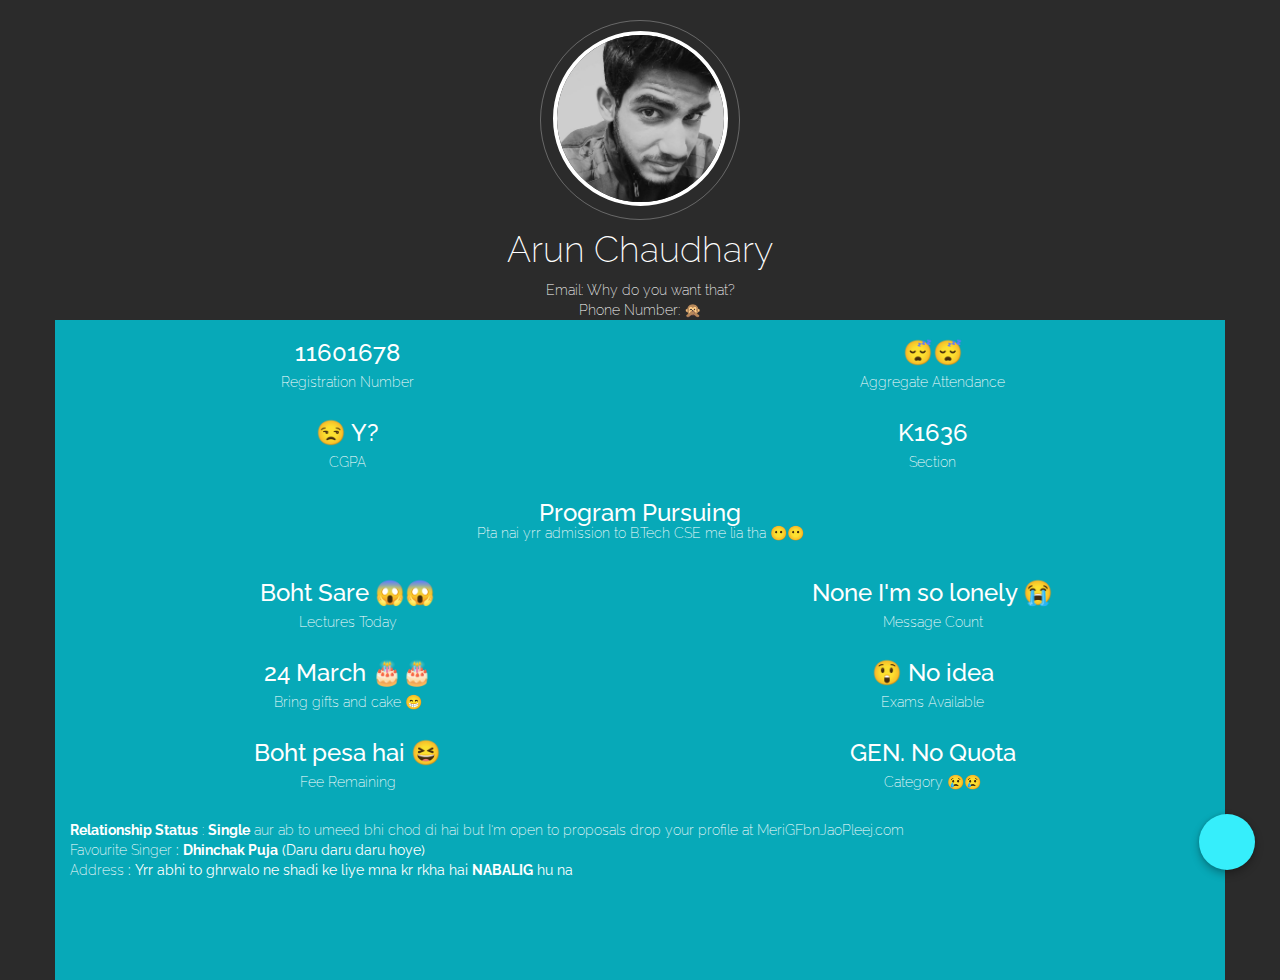
==== commit 21eed993: "Compatibility" ====
--- a/me.html
+++ b/me.html
@@ -53,7 +53,7 @@
         </div>
 		<div class="col-md-12 col-xs-12 tile" align="center">
             <h3>
-                  Program Pursuing<span><div id="prog">Pta nai yrr admission to B.Tech CSE me lia tha 🙁🙁</div></span>
+                  Program Pursuing<span><div id="prog">Pta nai yrr admission to B.Tech CSE me lia tha 😶😶</div></span>
             </h3>
         </div>
 		<div class="col-md-6 col-xs-6 tile" align="center">
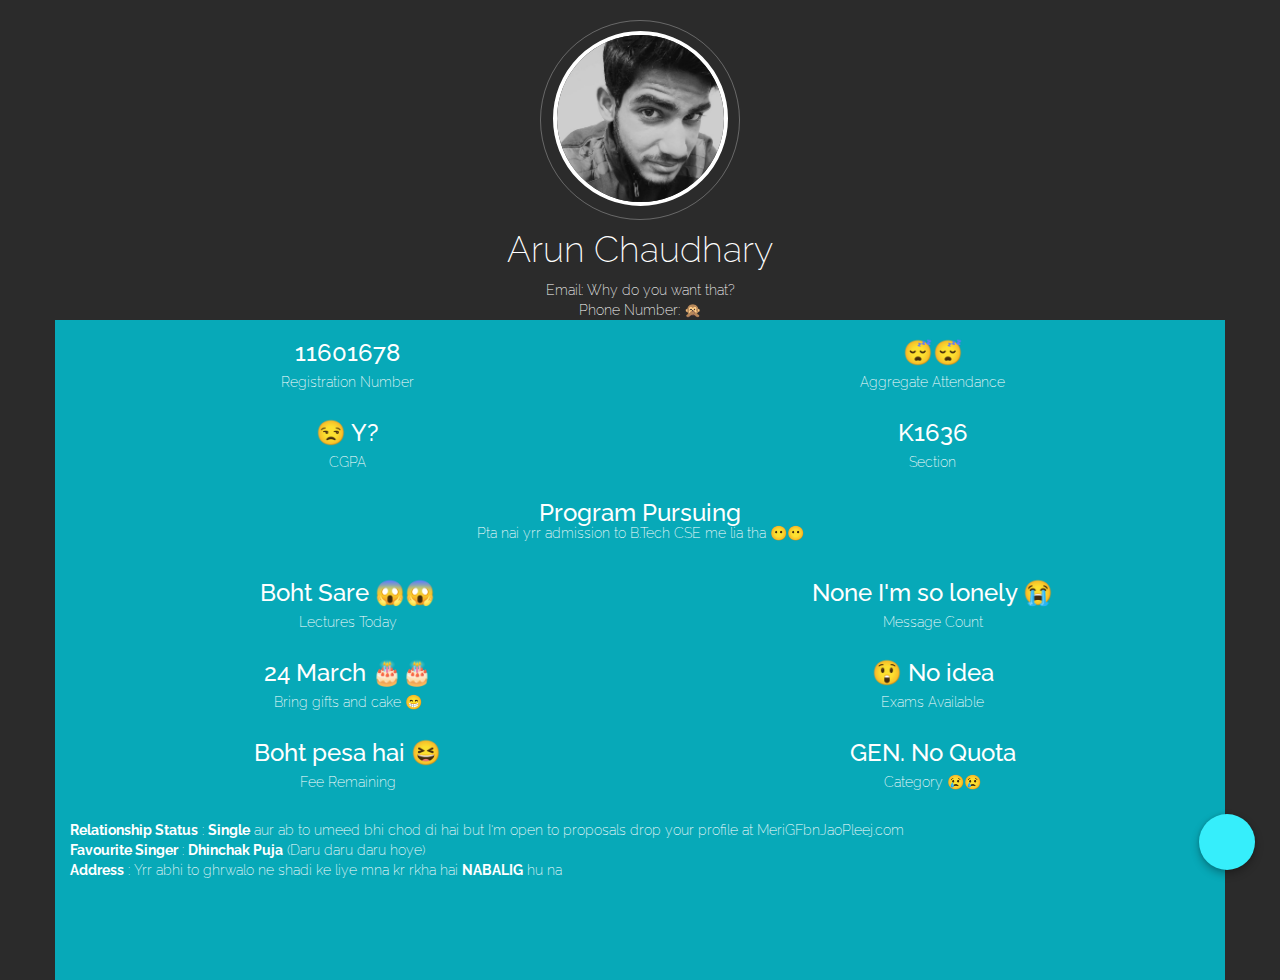
==== commit d2532846: "Stupid Mistake" ====
--- a/me.html
+++ b/me.html
@@ -89,8 +89,8 @@
 		<div class="col-md-12 col-xs-12 longtile" align="center">
 			<span><br/>
 			<b>Relationship Status</b> : <b>Single</b> aur ab to umeed bhi chod di hai but I'm open to proposals drop your profile at MeriGFbnJaoPleej.com</span><br/>
-				<b><span>Favourite Singer</b> : <b>Dhinchak Puja</b> (Daru daru daru hoye)</span><br/>
-				<b><span>Address</b> : Yrr abhi to ghrwalo ne shadi ke liye mna kr rkha hai <b>NABALIG</b> hu na</span>
+			<span><b>Favourite Singer</b> : <b>Dhinchak Puja</b> (Daru daru daru hoye)</span><br/>
+			<span><b>Address</b> : Yrr abhi to ghrwalo ne shadi ke liye mna kr rkha hai <b>NABALIG</b> hu na</span>
         </div>
     </div>
 </div>
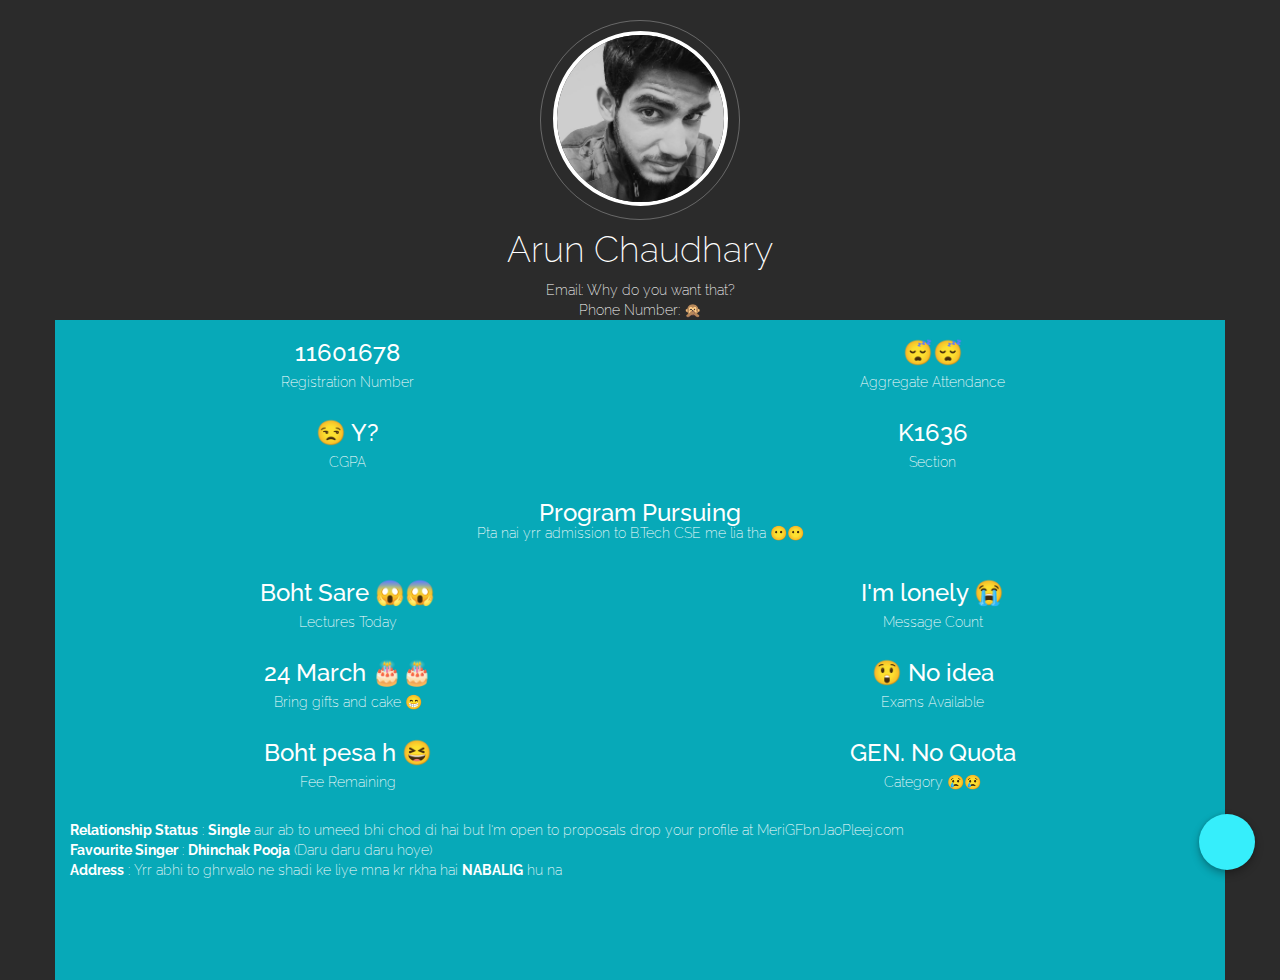
==== commit c229068e: "Me" ====
--- a/me.html
+++ b/me.html
@@ -63,7 +63,7 @@
         </div>
 		<div class="col-md-6 col-xs-6 tile" align="center">
             <h3>
-                 <div id="msgc">None I'm so lonely 😭</div> <span>Message Count</span>
+                 <div id="msgc">I'm lonely 😭</div> <span>Message Count</span>
             </h3>
         </div>
 		<div class="col-md-6 col-xs-6 tile" align="center">
@@ -78,7 +78,7 @@
         </div>
 		<div class="col-md-6 col-xs-6 tile" align="center">
             <h3>
-                 <div id="fee">Boht pesa hai 😆</div> <span>Fee Remaining</span>
+                 <div id="fee">Boht pesa h 😆</div> <span>Fee Remaining</span>
             </h3>
         </div>
 		<div class="col-md-6 col-xs-6 tile" align="center">
@@ -89,7 +89,7 @@
 		<div class="col-md-12 col-xs-12 longtile" align="center">
 			<span><br/>
 			<b>Relationship Status</b> : <b>Single</b> aur ab to umeed bhi chod di hai but I'm open to proposals drop your profile at MeriGFbnJaoPleej.com</span><br/>
-			<span><b>Favourite Singer</b> : <b>Dhinchak Puja</b> (Daru daru daru hoye)</span><br/>
+			<span><b>Favourite Singer</b> : <b>Dhinchak Pooja</b> (Daru daru daru hoye)</span><br/>
 			<span><b>Address</b> : Yrr abhi to ghrwalo ne shadi ke liye mna kr rkha hai <b>NABALIG</b> hu na</span>
         </div>
     </div>
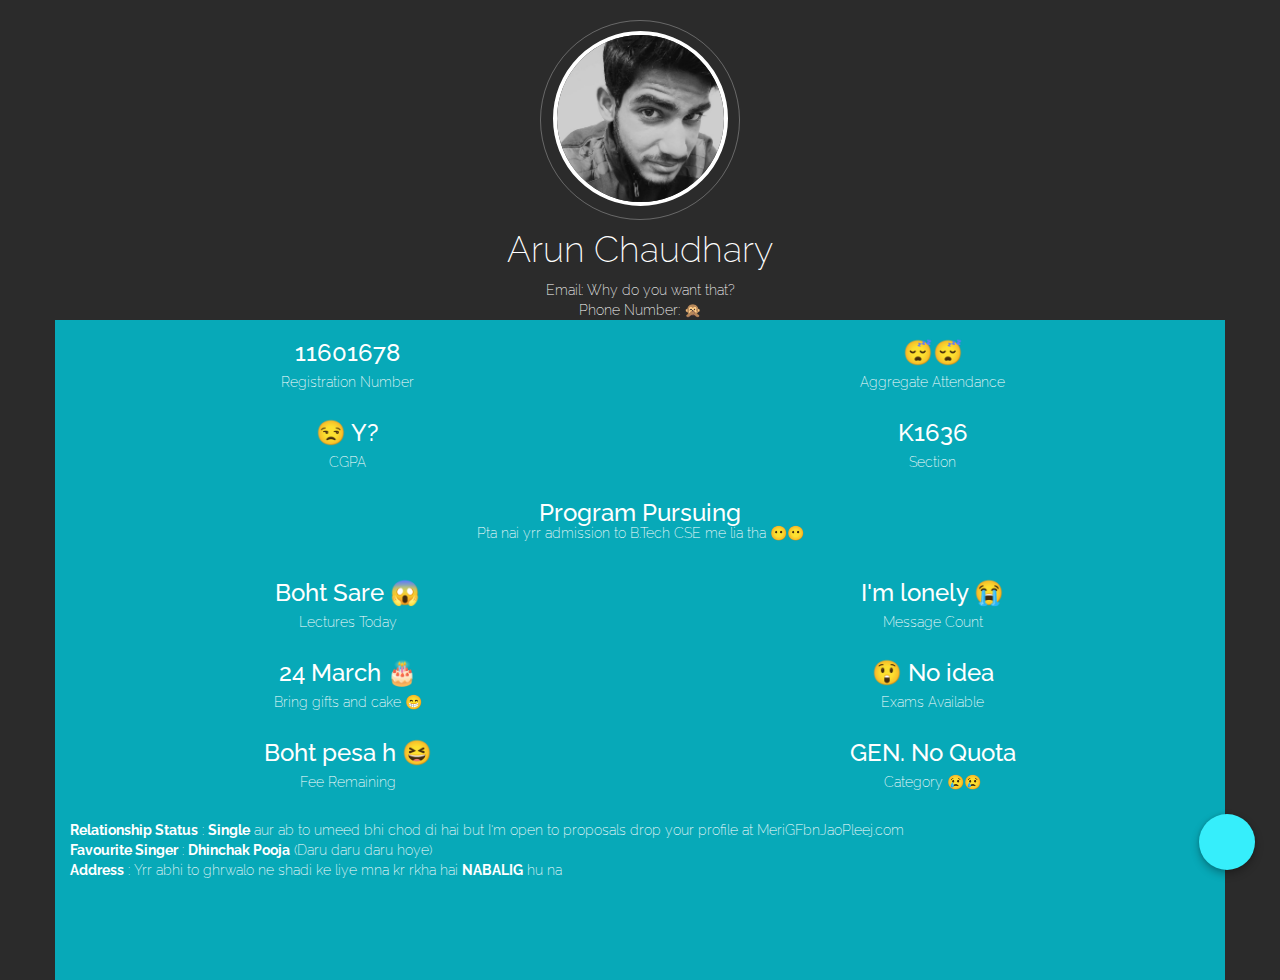
==== commit 854fcf7d: "Update me.html" ====
--- a/me.html
+++ b/me.html
@@ -58,7 +58,7 @@
         </div>
 		<div class="col-md-6 col-xs-6 tile" align="center">
             <h3>
-                 <div id="lecture">Boht Sare 😱😱</div> <span>Lectures Today</span>
+                 <div id="lecture">Boht Sare 😱</div> <span>Lectures Today</span>
             </h3>
         </div>
 		<div class="col-md-6 col-xs-6 tile" align="center">
@@ -68,7 +68,7 @@
         </div>
 		<div class="col-md-6 col-xs-6 tile" align="center">
             <h3>
-                 <div id="dob">24 March 🎂🎂</div> <span>Bring gifts and cake 😁</span>
+                 <div id="dob">24 March 🎂</div> <span>Bring gifts and cake 😁</span>
             </h3>
         </div>
 		<div class="col-md-6 col-xs-6 tile" align="center">
